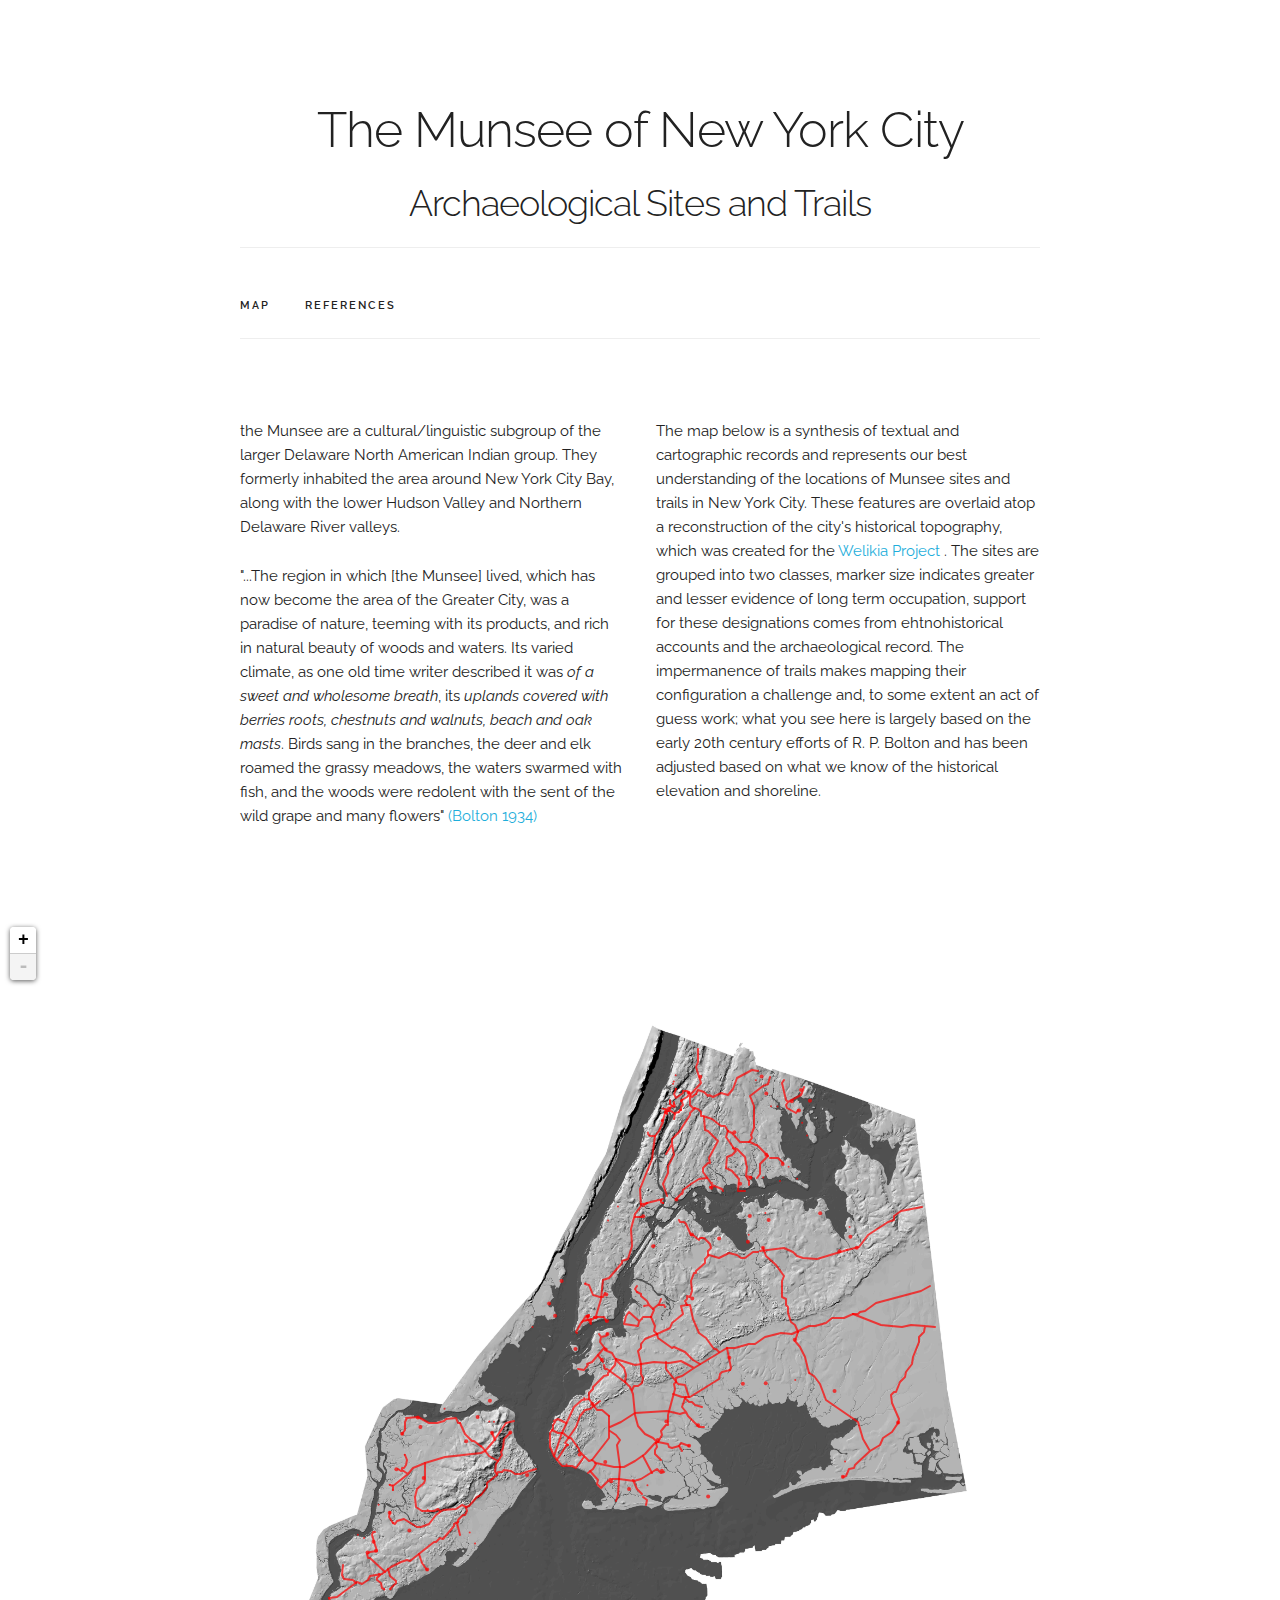
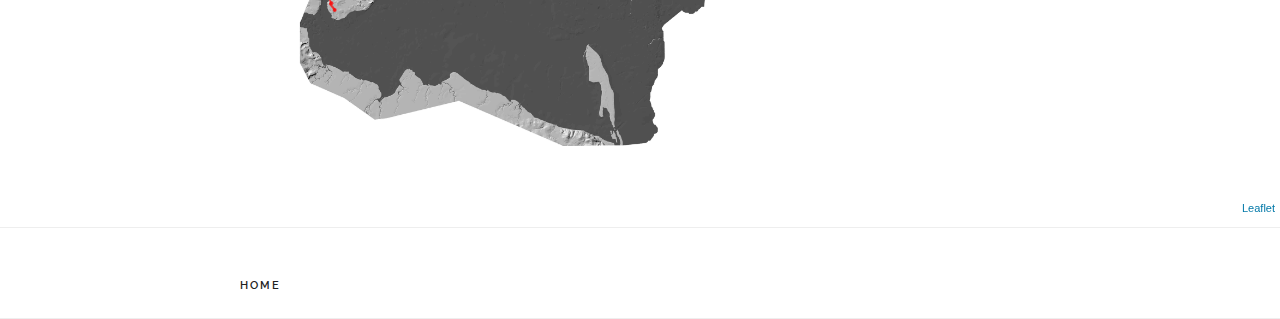
==== index.html @ 89d22044 "add home link below map" ====
<!DOCTYPE html>
<html>
  <head>
    <title>Munsee Site and Trail Map</title>
    <meta charset="utf-8" />
    <!-- For full screen Leaflet maps, add the following meta tag to set parameters in the viewport-->
    <meta name="viewport" content="width=device-width, initial-scale=1.0, maximum-scale=1.0, user-scalable=no" />
    <!-- Including Leaflet CSS -->
    <link type="text/css" rel="stylesheet" href="libraries/leaflet/leaflet.css"/>
    <!-- Including our custom CSS -->
    <link type="text/css" rel="stylesheet" href="css/SimpleFullscreenMap.css"/>
      
    <link href="//fonts.googleapis.com/css?family=Raleway:400,300,600" rel="stylesheet" type="text/css">

    <!-- CSS -->
    <link rel="stylesheet" href="libraries/leaflet/leaflet.css"/>
    <link rel="stylesheet" href="css/normalize.css">
    <link rel="stylesheet" href="css/skeleton.css">
    <link rel="stylesheet" href="css/custom.css">

  </head>

  <body>
  <div class="container">
    <section class="header" style="margin-top: 100px">
      <h1 class="title"> The Munsee of New York City </h1>
      <h3 class="title"> Archaeological Sites and Trails </h3>
    </section>

    <nav class="navbar" style="margin-top: 10px">
      <div class="container">
        <ul class="navbar-list">
          <li class="navbar-item"><a class="navbar-link" href="index.html#map">Map</a></li>
          <li class="navbar-item"><a class="navbar-link" href="references.html">References</a></li>
        </ul>
      </div>
    </nav>

    <div class="row" style="margin-top: 10%">
      <div class="six columns">
      <p>the Munsee are a cultural/linguistic subgroup of the larger Delaware North American Indian group. They formerly inhabited the area around New York City Bay, along with the lower Hudson Valley and Northern Delaware River valleys. </p>

      <p>
      "...The region in which [the Munsee] lived, which has now become the area of the Greater City, was a paradise of nature, teeming with its products, and rich in natural beauty of woods and waters. Its varied climate, as one old time writer described it was <em>of a sweet and wholesome breath</em>, its <em>uplands covered with berries roots, chestnuts and walnuts, beach and oak masts</em>. Birds sang in the branches, the deer and elk roamed the grassy meadows, the waters swarmed with fish, and the woods were redolent with the sent of the wild grape and many flowers" <a href="https://www.zotero.org/groups/welikia/items/itemKey/EQBI36IS" target="_blank"> (Bolton 1934) </a> 
      </p>
      </div>
        
      <div class="six columns">
      The map below is a synthesis of textual and cartographic records and represents our best understanding of the locations of Munsee sites and trails in New York City. These features are overlaid atop a reconstruction of the city's historical topography, which was created for the <a href="http://welikia.org"> Welikia Project </a>. The sites are grouped into two classes, marker size indicates greater and lesser evidence of long term occupation, support for these designations comes from ehtnohistorical accounts and the archaeological record. The impermanence of trails makes mapping their configuration a challenge and, to some extent an act of guess work; what you see here is largely based on the early 20th century efforts of R. P. Bolton and has been adjusted based on what we know of the historical elevation and shoreline.
      </div>
      
    </div>
  </div>
<!--       <div class="u-full-width" id="map"></div> -->
    

  <div class="leaflet-container" id="map" style="margin-top: 5%"></div>
  
  <nav class="navbar" style="margin-top: 10px">
      <div class="container">
          <ul class="navbar-list">
              <li class="navbar-item"><a class="navbar-link" href="index.html">Home</a></li>
          </ul>
      </div>
  </nav>
  </body>
    
  <!-- Including Leaflet Javascript Library -->
  <script type="text/javascript" src="libraries/leaflet/leaflet.js"></script>
  
  <!-- Including jQuery Javascript Library -->
  <script type="text/javascript" src="libraries/jQuery/jquery-1.11.2.min.js"></script>

  <!-- Including our custom Javascript -->  
  <script type="text/javascript" src="js/script.js"></script>
</html>
---- libraries/leaflet/leaflet.css ----
/* required styles */

.leaflet-pane,
.leaflet-tile,
.leaflet-marker-icon,
.leaflet-marker-shadow,
.leaflet-tile-container,
.leaflet-map-pane svg,
.leaflet-map-pane canvas,
.leaflet-zoom-box,
.leaflet-image-layer,
.leaflet-layer {
	position: absolute;
	left: 0;
	top: 0;
	}
.leaflet-container {
	overflow: hidden;
	-ms-touch-action: none;
	touch-action: none;
	}
.leaflet-tile,
.leaflet-marker-icon,
.leaflet-marker-shadow {
	-webkit-user-select: none;
	   -moz-user-select: none;
	        user-select: none;
	  -webkit-user-drag: none;
	}
/* Safari renders non-retina tile on retina better with this, but Chrome is worse */
.leaflet-safari .leaflet-tile {
	image-rendering: -webkit-optimize-contrast;
	}
/* hack that prevents hw layers "stretching" when loading new tiles */
.leaflet-safari .leaflet-tile-container {
	width: 1600px;
	height: 1600px;
	-webkit-transform-origin: 0 0;
	}
.leaflet-marker-icon,
.leaflet-marker-shadow {
	display: block;
	}
/* .leaflet-container svg: reset svg max-width decleration shipped in Joomla! (joomla.org) 3.x */
/* .leaflet-container img: map is broken in FF if you have max-width: 100% on tiles */
.leaflet-container .leaflet-overlay-pane svg,
.leaflet-container .leaflet-marker-pane img,
.leaflet-container .leaflet-tile-pane img,
.leaflet-container img.leaflet-image-layer {
	max-width: none !important;
	}
.leaflet-tile {
	filter: inherit;
	visibility: hidden;
	}
.leaflet-tile-loaded {
	visibility: inherit;
	}
.leaflet-zoom-box {
	width: 0;
	height: 0;
	-moz-box-sizing: border-box;
	     box-sizing: border-box;
	z-index: 800;
	}
/* workaround for https://bugzilla.mozilla.org/show_bug.cgi?id=888319 */
.leaflet-overlay-pane svg {
	-moz-user-select: none;
	}

.leaflet-pane         { z-index: 400; }

.leaflet-tile-pane    { z-index: 200; }
.leaflet-overlay-pane { z-index: 400; }
.leaflet-shadow-pane  { z-index: 500; }
.leaflet-marker-pane  { z-index: 600; }
.leaflet-popup-pane   { z-index: 700; }

.leaflet-map-pane canvas { z-index: 100; }
.leaflet-map-pane svg    { z-index: 200; }

.leaflet-vml-shape {
	width: 1px;
	height: 1px;
	}
.lvml {
	behavior: url(#default#VML);
	display: inline-block;
	position: absolute;
	}


/* control positioning */

.leaflet-control {
	position: relative;
	z-index: 800;
	pointer-events: auto;
	}
.leaflet-top,
.leaflet-bottom {
	position: absolute;
	z-index: 1000;
	pointer-events: none;
	}
.leaflet-top {
	top: 0;
	}
.leaflet-right {
	right: 0;
	}
.leaflet-bottom {
	bottom: 0;
	}
.leaflet-left {
	left: 0;
	}
.leaflet-control {
	float: left;
	clear: both;
	}
.leaflet-right .leaflet-control {
	float: right;
	}
.leaflet-top .leaflet-control {
	margin-top: 10px;
	}
.leaflet-bottom .leaflet-control {
	margin-bottom: 10px;
	}
.leaflet-left .leaflet-control {
	margin-left: 10px;
	}
.leaflet-right .leaflet-control {
	margin-right: 10px;
	}


/* zoom and fade animations */

.leaflet-fade-anim .leaflet-tile {
	will-change: opacity;
	}
.leaflet-fade-anim .leaflet-popup {
	opacity: 0;
	-webkit-transition: opacity 0.2s linear;
	   -moz-transition: opacity 0.2s linear;
	     -o-transition: opacity 0.2s linear;
	        transition: opacity 0.2s linear;
	}
.leaflet-fade-anim .leaflet-map-pane .leaflet-popup {
	opacity: 1;
	}
.leaflet-zoom-animated {
	-webkit-transform-origin: 0 0;
	    -ms-transform-origin: 0 0;
	        transform-origin: 0 0;
	}
.leaflet-zoom-anim .leaflet-zoom-animated {
	will-change: transform;
	}
.leaflet-zoom-anim .leaflet-zoom-animated {
	-webkit-transition: -webkit-transform 0.25s cubic-bezier(0,0,0.25,1);
	   -moz-transition:    -moz-transform 0.25s cubic-bezier(0,0,0.25,1);
	     -o-transition:      -o-transform 0.25s cubic-bezier(0,0,0.25,1);
	        transition:         transform 0.25s cubic-bezier(0,0,0.25,1);
	}
.leaflet-zoom-anim .leaflet-tile,
.leaflet-pan-anim .leaflet-tile {
	-webkit-transition: none;
	   -moz-transition: none;
	     -o-transition: none;
	        transition: none;
	}

.leaflet-zoom-anim .leaflet-zoom-hide {
	visibility: hidden;
	}


/* cursors */

.leaflet-interactive {
	cursor: pointer;
	}
.leaflet-grab {
	cursor: -webkit-grab;
	cursor:    -moz-grab;
	}
.leaflet-crosshair,
.leaflet-crosshair .leaflet-interactive {
	cursor: crosshair;
	}
.leaflet-popup-pane,
.leaflet-control {
	cursor: auto;
	}
.leaflet-dragging .leaflet-grab,
.leaflet-dragging .leaflet-grab .leaflet-interactive,
.leaflet-dragging .leaflet-marker-draggable {
	cursor: move;
	cursor: -webkit-grabbing;
	cursor:    -moz-grabbing;
	}


/* visual tweaks */

.leaflet-container {
	background: #ddd;
	outline: 0;
	}
.leaflet-container a {
	color: #0078A8;
	}
.leaflet-container a.leaflet-active {
	outline: 2px solid orange;
	}
.leaflet-zoom-box {
	border: 2px dotted #38f;
	background: rgba(255,255,255,0.5);
	}


/* general typography */
.leaflet-container {
	font: 12px/1.5 "Helvetica Neue", Arial, Helvetica, sans-serif;
	}


/* general toolbar styles */

.leaflet-bar {
	box-shadow: 0 1px 5px rgba(0,0,0,0.65);
	border-radius: 4px;
	}
.leaflet-bar a,
.leaflet-bar a:hover {
	background-color: #fff;
	border-bottom: 1px solid #ccc;
	width: 26px;
	height: 26px;
	line-height: 26px;
	display: block;
	text-align: center;
	text-decoration: none;
	color: black;
	}
.leaflet-bar a,
.leaflet-control-layers-toggle {
	background-position: 50% 50%;
	background-repeat: no-repeat;
	display: block;
	}
.leaflet-bar a:hover {
	background-color: #f4f4f4;
	}
.leaflet-bar a:first-child {
	border-top-left-radius: 4px;
	border-top-right-radius: 4px;
	}
.leaflet-bar a:last-child {
	border-bottom-left-radius: 4px;
	border-bottom-right-radius: 4px;
	border-bottom: none;
	}
.leaflet-bar a.leaflet-disabled {
	cursor: default;
	background-color: #f4f4f4;
	color: #bbb;
	}

.leaflet-touch .leaflet-bar a {
	width: 30px;
	height: 30px;
	line-height: 30px;
	}


/* zoom control */

.leaflet-control-zoom-in,
.leaflet-control-zoom-out {
	font: bold 18px 'Lucida Console', Monaco, monospace;
	text-indent: 1px;
	}
.leaflet-control-zoom-out {
	font-size: 20px;
	}

.leaflet-touch .leaflet-control-zoom-in {
	font-size: 22px;
	}
.leaflet-touch .leaflet-control-zoom-out {
	font-size: 24px;
	}


/* layers control */

.leaflet-control-layers {
	box-shadow: 0 1px 5px rgba(0,0,0,0.4);
	background: #fff;
	border-radius: 5px;
	}
.leaflet-control-layers-toggle {
	background-image: url(images/layers.png);
	width: 36px;
	height: 36px;
	}
.leaflet-retina .leaflet-control-layers-toggle {
	background-image: url(images/layers-2x.png);
	background-size: 26px 26px;
	}
.leaflet-touch .leaflet-control-layers-toggle {
	width: 44px;
	height: 44px;
	}
.leaflet-control-layers .leaflet-control-layers-list,
.leaflet-control-layers-expanded .leaflet-control-layers-toggle {
	display: none;
	}
.leaflet-control-layers-expanded .leaflet-control-layers-list {
	display: block;
	position: relative;
	}
.leaflet-control-layers-expanded {
	padding: 6px 10px 6px 6px;
	color: #333;
	background: #fff;
	}
.leaflet-control-layers-scrollbar {
	overflow-y: scroll;
	padding-right: 5px;
	}
.leaflet-control-layers-selector {
	margin-top: 2px;
	position: relative;
	top: 1px;
	}
.leaflet-control-layers label {
	display: block;
	}
.leaflet-control-layers-separator {
	height: 0;
	border-top: 1px solid #ddd;
	margin: 5px -10px 5px -6px;
	}


/* attribution and scale controls */

.leaflet-container .leaflet-control-attribution {
	background: #fff;
	background: rgba(255, 255, 255, 0.7);
	margin: 0;
	}
.leaflet-control-attribution,
.leaflet-control-scale-line {
	padding: 0 5px;
	color: #333;
	}
.leaflet-control-attribution a {
	text-decoration: none;
	}
.leaflet-control-attribution a:hover {
	text-decoration: underline;
	}
.leaflet-container .leaflet-control-attribution,
.leaflet-container .leaflet-control-scale {
	font-size: 11px;
	}
.leaflet-left .leaflet-control-scale {
	margin-left: 5px;
	}
.leaflet-bottom .leaflet-control-scale {
	margin-bottom: 5px;
	}
.leaflet-control-scale-line {
	border: 2px solid #777;
	border-top: none;
	line-height: 1.1;
	padding: 2px 5px 1px;
	font-size: 11px;
	white-space: nowrap;
	overflow: hidden;
	-moz-box-sizing: border-box;
	     box-sizing: border-box;

	background: #fff;
	background: rgba(255, 255, 255, 0.5);
	}
.leaflet-control-scale-line:not(:first-child) {
	border-top: 2px solid #777;
	border-bottom: none;
	margin-top: -2px;
	}
.leaflet-control-scale-line:not(:first-child):not(:last-child) {
	border-bottom: 2px solid #777;
	}

.leaflet-touch .leaflet-control-attribution,
.leaflet-touch .leaflet-control-layers,
.leaflet-touch .leaflet-bar {
	box-shadow: none;
	}
.leaflet-touch .leaflet-control-layers,
.leaflet-touch .leaflet-bar {
	border: 2px solid rgba(0,0,0,0.2);
	background-clip: padding-box;
	}


/* popup */

.leaflet-popup {
	position: absolute;
	text-align: center;
	}
.leaflet-popup-content-wrapper {
	padding: 1px;
	text-align: left;
	border-radius: 12px;
	}
.leaflet-popup-content {
	margin: 13px 19px;
	line-height: 1.4;
	}
.leaflet-popup-content p {
	margin: 18px 0;
	}
.leaflet-popup-tip-container {
	margin: 0 auto;
	width: 40px;
	height: 20px;
	position: relative;
	overflow: hidden;
	}
.leaflet-popup-tip {
	width: 17px;
	height: 17px;
	padding: 1px;

	margin: -10px auto 0;

	-webkit-transform: rotate(45deg);
	   -moz-transform: rotate(45deg);
	    -ms-transform: rotate(45deg);
	     -o-transform: rotate(45deg);
	        transform: rotate(45deg);
	}
.leaflet-popup-content-wrapper,
.leaflet-popup-tip {
	background: white;
	color: #333;
	box-shadow: 0 3px 14px rgba(0,0,0,0.4);
	}
.leaflet-container a.leaflet-popup-close-button {
	position: absolute;
	top: 0;
	right: 0;
	padding: 4px 4px 0 0;
	border: none;
	text-align: center;
	width: 18px;
	height: 14px;
	font: 16px/14px Tahoma, Verdana, sans-serif;
	color: #c3c3c3;
	text-decoration: none;
	font-weight: bold;
	background: transparent;
	}
.leaflet-container a.leaflet-popup-close-button:hover {
	color: #999;
	}
.leaflet-popup-scrolled {
	overflow: auto;
	border-bottom: 1px solid #ddd;
	border-top: 1px solid #ddd;
	}

.leaflet-oldie .leaflet-popup-content-wrapper {
	zoom: 1;
	}
.leaflet-oldie .leaflet-popup-tip {
	width: 24px;
	margin: 0 auto;

	-ms-filter: "progid:DXImageTransform.Microsoft.Matrix(M11=0.70710678, M12=0.70710678, M21=-0.70710678, M22=0.70710678)";
	filter: progid:DXImageTransform.Microsoft.Matrix(M11=0.70710678, M12=0.70710678, M21=-0.70710678, M22=0.70710678);
	}
.leaflet-oldie .leaflet-popup-tip-container {
	margin-top: -1px;
	}

.leaflet-oldie .leaflet-control-zoom,
.leaflet-oldie .leaflet-control-layers,
.leaflet-oldie .leaflet-popup-content-wrapper,
.leaflet-oldie .leaflet-popup-tip {
	border: 1px solid #999;
	}


/* div icon */

.leaflet-div-icon {
	background: #fff;
	border: 1px solid #666;
	}
---- css/SimpleFullscreenMap.css ----
body {
    padding: 0;
    margin: 0;
}
html, body, #map {
    height: 100%;
}
---- libraries/leaflet/leaflet.css ----
/* required styles */

.leaflet-pane,
.leaflet-tile,
.leaflet-marker-icon,
.leaflet-marker-shadow,
.leaflet-tile-container,
.leaflet-map-pane svg,
.leaflet-map-pane canvas,
.leaflet-zoom-box,
.leaflet-image-layer,
.leaflet-layer {
	position: absolute;
	left: 0;
	top: 0;
	}
.leaflet-container {
	overflow: hidden;
	-ms-touch-action: none;
	touch-action: none;
	}
.leaflet-tile,
.leaflet-marker-icon,
.leaflet-marker-shadow {
	-webkit-user-select: none;
	   -moz-user-select: none;
	        user-select: none;
	  -webkit-user-drag: none;
	}
/* Safari renders non-retina tile on retina better with this, but Chrome is worse */
.leaflet-safari .leaflet-tile {
	image-rendering: -webkit-optimize-contrast;
	}
/* hack that prevents hw layers "stretching" when loading new tiles */
.leaflet-safari .leaflet-tile-container {
	width: 1600px;
	height: 1600px;
	-webkit-transform-origin: 0 0;
	}
.leaflet-marker-icon,
.leaflet-marker-shadow {
	display: block;
	}
/* .leaflet-container svg: reset svg max-width decleration shipped in Joomla! (joomla.org) 3.x */
/* .leaflet-container img: map is broken in FF if you have max-width: 100% on tiles */
.leaflet-container .leaflet-overlay-pane svg,
.leaflet-container .leaflet-marker-pane img,
.leaflet-container .leaflet-tile-pane img,
.leaflet-container img.leaflet-image-layer {
	max-width: none !important;
	}
.leaflet-tile {
	filter: inherit;
	visibility: hidden;
	}
.leaflet-tile-loaded {
	visibility: inherit;
	}
.leaflet-zoom-box {
	width: 0;
	height: 0;
	-moz-box-sizing: border-box;
	     box-sizing: border-box;
	z-index: 800;
	}
/* workaround for https://bugzilla.mozilla.org/show_bug.cgi?id=888319 */
.leaflet-overlay-pane svg {
	-moz-user-select: none;
	}

.leaflet-pane         { z-index: 400; }

.leaflet-tile-pane    { z-index: 200; }
.leaflet-overlay-pane { z-index: 400; }
.leaflet-shadow-pane  { z-index: 500; }
.leaflet-marker-pane  { z-index: 600; }
.leaflet-popup-pane   { z-index: 700; }

.leaflet-map-pane canvas { z-index: 100; }
.leaflet-map-pane svg    { z-index: 200; }

.leaflet-vml-shape {
	width: 1px;
	height: 1px;
	}
.lvml {
	behavior: url(#default#VML);
	display: inline-block;
	position: absolute;
	}


/* control positioning */

.leaflet-control {
	position: relative;
	z-index: 800;
	pointer-events: auto;
	}
.leaflet-top,
.leaflet-bottom {
	position: absolute;
	z-index: 1000;
	pointer-events: none;
	}
.leaflet-top {
	top: 0;
	}
.leaflet-right {
	right: 0;
	}
.leaflet-bottom {
	bottom: 0;
	}
.leaflet-left {
	left: 0;
	}
.leaflet-control {
	float: left;
	clear: both;
	}
.leaflet-right .leaflet-control {
	float: right;
	}
.leaflet-top .leaflet-control {
	margin-top: 10px;
	}
.leaflet-bottom .leaflet-control {
	margin-bottom: 10px;
	}
.leaflet-left .leaflet-control {
	margin-left: 10px;
	}
.leaflet-right .leaflet-control {
	margin-right: 10px;
	}


/* zoom and fade animations */

.leaflet-fade-anim .leaflet-tile {
	will-change: opacity;
	}
.leaflet-fade-anim .leaflet-popup {
	opacity: 0;
	-webkit-transition: opacity 0.2s linear;
	   -moz-transition: opacity 0.2s linear;
	     -o-transition: opacity 0.2s linear;
	        transition: opacity 0.2s linear;
	}
.leaflet-fade-anim .leaflet-map-pane .leaflet-popup {
	opacity: 1;
	}
.leaflet-zoom-animated {
	-webkit-transform-origin: 0 0;
	    -ms-transform-origin: 0 0;
	        transform-origin: 0 0;
	}
.leaflet-zoom-anim .leaflet-zoom-animated {
	will-change: transform;
	}
.leaflet-zoom-anim .leaflet-zoom-animated {
	-webkit-transition: -webkit-transform 0.25s cubic-bezier(0,0,0.25,1);
	   -moz-transition:    -moz-transform 0.25s cubic-bezier(0,0,0.25,1);
	     -o-transition:      -o-transform 0.25s cubic-bezier(0,0,0.25,1);
	        transition:         transform 0.25s cubic-bezier(0,0,0.25,1);
	}
.leaflet-zoom-anim .leaflet-tile,
.leaflet-pan-anim .leaflet-tile {
	-webkit-transition: none;
	   -moz-transition: none;
	     -o-transition: none;
	        transition: none;
	}

.leaflet-zoom-anim .leaflet-zoom-hide {
	visibility: hidden;
	}


/* cursors */

.leaflet-interactive {
	cursor: pointer;
	}
.leaflet-grab {
	cursor: -webkit-grab;
	cursor:    -moz-grab;
	}
.leaflet-crosshair,
.leaflet-crosshair .leaflet-interactive {
	cursor: crosshair;
	}
.leaflet-popup-pane,
.leaflet-control {
	cursor: auto;
	}
.leaflet-dragging .leaflet-grab,
.leaflet-dragging .leaflet-grab .leaflet-interactive,
.leaflet-dragging .leaflet-marker-draggable {
	cursor: move;
	cursor: -webkit-grabbing;
	cursor:    -moz-grabbing;
	}


/* visual tweaks */

.leaflet-container {
	background: #ddd;
	outline: 0;
	}
.leaflet-container a {
	color: #0078A8;
	}
.leaflet-container a.leaflet-active {
	outline: 2px solid orange;
	}
.leaflet-zoom-box {
	border: 2px dotted #38f;
	background: rgba(255,255,255,0.5);
	}


/* general typography */
.leaflet-container {
	font: 12px/1.5 "Helvetica Neue", Arial, Helvetica, sans-serif;
	}


/* general toolbar styles */

.leaflet-bar {
	box-shadow: 0 1px 5px rgba(0,0,0,0.65);
	border-radius: 4px;
	}
.leaflet-bar a,
.leaflet-bar a:hover {
	background-color: #fff;
	border-bottom: 1px solid #ccc;
	width: 26px;
	height: 26px;
	line-height: 26px;
	display: block;
	text-align: center;
	text-decoration: none;
	color: black;
	}
.leaflet-bar a,
.leaflet-control-layers-toggle {
	background-position: 50% 50%;
	background-repeat: no-repeat;
	display: block;
	}
.leaflet-bar a:hover {
	background-color: #f4f4f4;
	}
.leaflet-bar a:first-child {
	border-top-left-radius: 4px;
	border-top-right-radius: 4px;
	}
.leaflet-bar a:last-child {
	border-bottom-left-radius: 4px;
	border-bottom-right-radius: 4px;
	border-bottom: none;
	}
.leaflet-bar a.leaflet-disabled {
	cursor: default;
	background-color: #f4f4f4;
	color: #bbb;
	}

.leaflet-touch .leaflet-bar a {
	width: 30px;
	height: 30px;
	line-height: 30px;
	}


/* zoom control */

.leaflet-control-zoom-in,
.leaflet-control-zoom-out {
	font: bold 18px 'Lucida Console', Monaco, monospace;
	text-indent: 1px;
	}
.leaflet-control-zoom-out {
	font-size: 20px;
	}

.leaflet-touch .leaflet-control-zoom-in {
	font-size: 22px;
	}
.leaflet-touch .leaflet-control-zoom-out {
	font-size: 24px;
	}


/* layers control */

.leaflet-control-layers {
	box-shadow: 0 1px 5px rgba(0,0,0,0.4);
	background: #fff;
	border-radius: 5px;
	}
.leaflet-control-layers-toggle {
	background-image: url(images/layers.png);
	width: 36px;
	height: 36px;
	}
.leaflet-retina .leaflet-control-layers-toggle {
	background-image: url(images/layers-2x.png);
	background-size: 26px 26px;
	}
.leaflet-touch .leaflet-control-layers-toggle {
	width: 44px;
	height: 44px;
	}
.leaflet-control-layers .leaflet-control-layers-list,
.leaflet-control-layers-expanded .leaflet-control-layers-toggle {
	display: none;
	}
.leaflet-control-layers-expanded .leaflet-control-layers-list {
	display: block;
	position: relative;
	}
.leaflet-control-layers-expanded {
	padding: 6px 10px 6px 6px;
	color: #333;
	background: #fff;
	}
.leaflet-control-layers-scrollbar {
	overflow-y: scroll;
	padding-right: 5px;
	}
.leaflet-control-layers-selector {
	margin-top: 2px;
	position: relative;
	top: 1px;
	}
.leaflet-control-layers label {
	display: block;
	}
.leaflet-control-layers-separator {
	height: 0;
	border-top: 1px solid #ddd;
	margin: 5px -10px 5px -6px;
	}


/* attribution and scale controls */

.leaflet-container .leaflet-control-attribution {
	background: #fff;
	background: rgba(255, 255, 255, 0.7);
	margin: 0;
	}
.leaflet-control-attribution,
.leaflet-control-scale-line {
	padding: 0 5px;
	color: #333;
	}
.leaflet-control-attribution a {
	text-decoration: none;
	}
.leaflet-control-attribution a:hover {
	text-decoration: underline;
	}
.leaflet-container .leaflet-control-attribution,
.leaflet-container .leaflet-control-scale {
	font-size: 11px;
	}
.leaflet-left .leaflet-control-scale {
	margin-left: 5px;
	}
.leaflet-bottom .leaflet-control-scale {
	margin-bottom: 5px;
	}
.leaflet-control-scale-line {
	border: 2px solid #777;
	border-top: none;
	line-height: 1.1;
	padding: 2px 5px 1px;
	font-size: 11px;
	white-space: nowrap;
	overflow: hidden;
	-moz-box-sizing: border-box;
	     box-sizing: border-box;

	background: #fff;
	background: rgba(255, 255, 255, 0.5);
	}
.leaflet-control-scale-line:not(:first-child) {
	border-top: 2px solid #777;
	border-bottom: none;
	margin-top: -2px;
	}
.leaflet-control-scale-line:not(:first-child):not(:last-child) {
	border-bottom: 2px solid #777;
	}

.leaflet-touch .leaflet-control-attribution,
.leaflet-touch .leaflet-control-layers,
.leaflet-touch .leaflet-bar {
	box-shadow: none;
	}
.leaflet-touch .leaflet-control-layers,
.leaflet-touch .leaflet-bar {
	border: 2px solid rgba(0,0,0,0.2);
	background-clip: padding-box;
	}


/* popup */

.leaflet-popup {
	position: absolute;
	text-align: center;
	}
.leaflet-popup-content-wrapper {
	padding: 1px;
	text-align: left;
	border-radius: 12px;
	}
.leaflet-popup-content {
	margin: 13px 19px;
	line-height: 1.4;
	}
.leaflet-popup-content p {
	margin: 18px 0;
	}
.leaflet-popup-tip-container {
	margin: 0 auto;
	width: 40px;
	height: 20px;
	position: relative;
	overflow: hidden;
	}
.leaflet-popup-tip {
	width: 17px;
	height: 17px;
	padding: 1px;

	margin: -10px auto 0;

	-webkit-transform: rotate(45deg);
	   -moz-transform: rotate(45deg);
	    -ms-transform: rotate(45deg);
	     -o-transform: rotate(45deg);
	        transform: rotate(45deg);
	}
.leaflet-popup-content-wrapper,
.leaflet-popup-tip {
	background: white;
	color: #333;
	box-shadow: 0 3px 14px rgba(0,0,0,0.4);
	}
.leaflet-container a.leaflet-popup-close-button {
	position: absolute;
	top: 0;
	right: 0;
	padding: 4px 4px 0 0;
	border: none;
	text-align: center;
	width: 18px;
	height: 14px;
	font: 16px/14px Tahoma, Verdana, sans-serif;
	color: #c3c3c3;
	text-decoration: none;
	font-weight: bold;
	background: transparent;
	}
.leaflet-container a.leaflet-popup-close-button:hover {
	color: #999;
	}
.leaflet-popup-scrolled {
	overflow: auto;
	border-bottom: 1px solid #ddd;
	border-top: 1px solid #ddd;
	}

.leaflet-oldie .leaflet-popup-content-wrapper {
	zoom: 1;
	}
.leaflet-oldie .leaflet-popup-tip {
	width: 24px;
	margin: 0 auto;

	-ms-filter: "progid:DXImageTransform.Microsoft.Matrix(M11=0.70710678, M12=0.70710678, M21=-0.70710678, M22=0.70710678)";
	filter: progid:DXImageTransform.Microsoft.Matrix(M11=0.70710678, M12=0.70710678, M21=-0.70710678, M22=0.70710678);
	}
.leaflet-oldie .leaflet-popup-tip-container {
	margin-top: -1px;
	}

.leaflet-oldie .leaflet-control-zoom,
.leaflet-oldie .leaflet-control-layers,
.leaflet-oldie .leaflet-popup-content-wrapper,
.leaflet-oldie .leaflet-popup-tip {
	border: 1px solid #999;
	}


/* div icon */

.leaflet-div-icon {
	background: #fff;
	border: 1px solid #666;
	}
---- css/skeleton.css ----
/*
* Skeleton V2.0.4
* Copyright 2014, Dave Gamache
* www.getskeleton.com
* Free to use under the MIT license.
* http://www.opensource.org/licenses/mit-license.php
* 12/29/2014
*/


/* Table of contents
––––––––––––––––––––––––––––––––––––––––––––––––––
- Grid
- Base Styles
- Typography
- Links
- Buttons
- Forms
- Lists
- Code
- Tables
- Spacing
- Utilities
- Clearing
- Media Queries
*/


/* Grid
–––––––––––––––––––––––––––––––––––––––––––––––––– */
.container {
  position: relative;
  width: 100%;
  max-width: 960px;
  margin: 0 auto;
  padding: 0 20px;
  box-sizing: border-box; }
.column,
.columns {
  width: 100%;
  float: left;
  box-sizing: border-box; }

/* For devices larger than 400px */
@media (min-width: 400px) {
  .container {
    width: 85%;
    padding: 0; }
}

/* For devices larger than 550px */
@media (min-width: 550px) {
  .container {
    width: 80%; }
  .column,
  .columns {
    margin-left: 4%; }
  .column:first-child,
  .columns:first-child {
    margin-left: 0; }

  .one.column,
  .one.columns                    { width: 4.66666666667%; }
  .two.columns                    { width: 13.3333333333%; }
  .three.columns                  { width: 22%;            }
  .four.columns                   { width: 30.6666666667%; }
  .five.columns                   { width: 39.3333333333%; }
  .six.columns                    { width: 48%;            }
  .seven.columns                  { width: 56.6666666667%; }
  .eight.columns                  { width: 65.3333333333%; }
  .nine.columns                   { width: 74.0%;          }
  .ten.columns                    { width: 82.6666666667%; }
  .eleven.columns                 { width: 91.3333333333%; }
  .twelve.columns                 { width: 100%; margin-left: 0; }

  .one-third.column               { width: 30.6666666667%; }
  .two-thirds.column              { width: 65.3333333333%; }

  .one-half.column                { width: 48%; }

  /* Offsets */
  .offset-by-one.column,
  .offset-by-one.columns          { margin-left: 8.66666666667%; }
  .offset-by-two.column,
  .offset-by-two.columns          { margin-left: 17.3333333333%; }
  .offset-by-three.column,
  .offset-by-three.columns        { margin-left: 26%;            }
  .offset-by-four.column,
  .offset-by-four.columns         { margin-left: 34.6666666667%; }
  .offset-by-five.column,
  .offset-by-five.columns         { margin-left: 43.3333333333%; }
  .offset-by-six.column,
  .offset-by-six.columns          { margin-left: 52%;            }
  .offset-by-seven.column,
  .offset-by-seven.columns        { margin-left: 60.6666666667%; }
  .offset-by-eight.column,
  .offset-by-eight.columns        { margin-left: 69.3333333333%; }
  .offset-by-nine.column,
  .offset-by-nine.columns         { margin-left: 78.0%;          }
  .offset-by-ten.column,
  .offset-by-ten.columns          { margin-left: 86.6666666667%; }
  .offset-by-eleven.column,
  .offset-by-eleven.columns       { margin-left: 95.3333333333%; }

  .offset-by-one-third.column,
  .offset-by-one-third.columns    { margin-left: 34.6666666667%; }
  .offset-by-two-thirds.column,
  .offset-by-two-thirds.columns   { margin-left: 69.3333333333%; }

  .offset-by-one-half.column,
  .offset-by-one-half.columns     { margin-left: 52%; }

}


/* Base Styles
–––––––––––––––––––––––––––––––––––––––––––––––––– */
/* NOTE
html is set to 62.5% so that all the REM measurements throughout Skeleton
are based on 10px sizing. So basically 1.5rem = 15px :) */
html {
  font-size: 62.5%; }
body {
  font-size: 1.5em; /* currently ems cause chrome bug misinterpreting rems on body element */
  line-height: 1.6;
  font-weight: 400;
  font-family: "Raleway", "HelveticaNeue", "Helvetica Neue", Helvetica, Arial, sans-serif;
  color: #222; }


/* Typography
–––––––––––––––––––––––––––––––––––––––––––––––––– */
h1, h2, h3, h4, h5, h6 {
  margin-top: 0;
  margin-bottom: 2rem;
  font-weight: 300; }
h1 { font-size: 4.0rem; line-height: 1.2;  letter-spacing: -.1rem;}
h2 { font-size: 3.6rem; line-height: 1.25; letter-spacing: -.1rem; }
h3 { font-size: 3.0rem; line-height: 1.3;  letter-spacing: -.1rem; }
h4 { font-size: 2.4rem; line-height: 1.35; letter-spacing: -.08rem; }
h5 { font-size: 1.8rem; line-height: 1.5;  letter-spacing: -.05rem; }
h6 { font-size: 1.5rem; line-height: 1.6;  letter-spacing: 0; }

/* Larger than phablet */
@media (min-width: 550px) {
  h1 { font-size: 5.0rem; }
  h2 { font-size: 4.2rem; }
  h3 { font-size: 3.6rem; }
  h4 { font-size: 3.0rem; }
  h5 { font-size: 2.4rem; }
  h6 { font-size: 1.5rem; }
}

p {
  margin-top: 0; }


/* Links
–––––––––––––––––––––––––––––––––––––––––––––––––– */
a {
  color: #1EAEDB; }
a:hover {
  color: #0FA0CE; }


/* Buttons
–––––––––––––––––––––––––––––––––––––––––––––––––– */
.button,
button,
input[type="submit"],
input[type="reset"],
input[type="button"] {
  display: inline-block;
  height: 38px;
  padding: 0 30px;
  color: #555;
  text-align: center;
  font-size: 11px;
  font-weight: 600;
  line-height: 38px;
  letter-spacing: .1rem;
  text-transform: uppercase;
  text-decoration: none;
  white-space: nowrap;
  background-color: transparent;
  border-radius: 4px;
  border: 1px solid #bbb;
  cursor: pointer;
  box-sizing: border-box; }
.button:hover,
button:hover,
input[type="submit"]:hover,
input[type="reset"]:hover,
input[type="button"]:hover,
.button:focus,
button:focus,
input[type="submit"]:focus,
input[type="reset"]:focus,
input[type="button"]:focus {
  color: #333;
  border-color: #888;
  outline: 0; }
.button.button-primary,
button.button-primary,
input[type="submit"].button-primary,
input[type="reset"].button-primary,
input[type="button"].button-primary {
  color: #FFF;
  background-color: #33C3F0;
  border-color: #33C3F0; }
.button.button-primary:hover,
button.button-primary:hover,
input[type="submit"].button-primary:hover,
input[type="reset"].button-primary:hover,
input[type="button"].button-primary:hover,
.button.button-primary:focus,
button.button-primary:focus,
input[type="submit"].button-primary:focus,
input[type="reset"].button-primary:focus,
input[type="button"].button-primary:focus {
  color: #FFF;
  background-color: #1EAEDB;
  border-color: #1EAEDB; }


/* Forms
–––––––––––––––––––––––––––––––––––––––––––––––––– */
input[type="email"],
input[type="number"],
input[type="search"],
input[type="text"],
input[type="tel"],
input[type="url"],
input[type="password"],
textarea,
select {
  height: 38px;
  padding: 6px 10px; /* The 6px vertically centers text on FF, ignored by Webkit */
  background-color: #fff;
  border: 1px solid #D1D1D1;
  border-radius: 4px;
  box-shadow: none;
  box-sizing: border-box; }
/* Removes awkward default styles on some inputs for iOS */
input[type="email"],
input[type="number"],
input[type="search"],
input[type="text"],
input[type="tel"],
input[type="url"],
input[type="password"],
textarea {
  -webkit-appearance: none;
     -moz-appearance: none;
          appearance: none; }
textarea {
  min-height: 65px;
  padding-top: 6px;
  padding-bottom: 6px; }
input[type="email"]:focus,
input[type="number"]:focus,
input[type="search"]:focus,
input[type="text"]:focus,
input[type="tel"]:focus,
input[type="url"]:focus,
input[type="password"]:focus,
textarea:focus,
select:focus {
  border: 1px solid #33C3F0;
  outline: 0; }
label,
legend {
  display: block;
  margin-bottom: .5rem;
  font-weight: 600; }
fieldset {
  padding: 0;
  border-width: 0; }
input[type="checkbox"],
input[type="radio"] {
  display: inline; }
label > .label-body {
  display: inline-block;
  margin-left: .5rem;
  font-weight: normal; }


/* Lists
–––––––––––––––––––––––––––––––––––––––––––––––––– */
ul {
  list-style: circle inside; }
ol {
  list-style: decimal inside; }
ol, ul {
  padding-left: 0;
  margin-top: 0; }
ul ul,
ul ol,
ol ol,
ol ul {
  margin: 1.5rem 0 1.5rem 3rem;
  font-size: 90%; }
li {
  margin-bottom: 1rem; }


/* Code
–––––––––––––––––––––––––––––––––––––––––––––––––– */
code {
  padding: .2rem .5rem;
  margin: 0 .2rem;
  font-size: 90%;
  white-space: nowrap;
  background: #F1F1F1;
  border: 1px solid #E1E1E1;
  border-radius: 4px; }
pre > code {
  display: block;
  padding: 1rem 1.5rem;
  white-space: pre; }


/* Tables
–––––––––––––––––––––––––––––––––––––––––––––––––– */
th,
td {
  padding: 12px 15px;
  text-align: left;
  border-bottom: 1px solid #E1E1E1; }
th:first-child,
td:first-child {
  padding-left: 0; }
th:last-child,
td:last-child {
  padding-right: 0; }


/* Spacing
–––––––––––––––––––––––––––––––––––––––––––––––––– */
button,
.button {
  margin-bottom: 1rem; }
input,
textarea,
select,
fieldset {
  margin-bottom: 1.5rem; }
pre,
blockquote,
dl,
figure,
table,
p,
ul,
ol,
form {
  margin-bottom: 2.5rem; }


/* Utilities
–––––––––––––––––––––––––––––––––––––––––––––––––– */
.u-full-width {
  width: 100%;
  box-sizing: border-box; }
.u-max-full-width {
  max-width: 100%;
  box-sizing: border-box; }
.u-pull-right {
  float: right; }
.u-pull-left {
  float: left; }


/* Misc
–––––––––––––––––––––––––––––––––––––––––––––––––– */
hr {
  margin-top: 3rem;
  margin-bottom: 3.5rem;
  border-width: 0;
  border-top: 1px solid #E1E1E1; }


/* Clearing
–––––––––––––––––––––––––––––––––––––––––––––––––– */

/* Self Clearing Goodness */
.container:after,
.row:after,
.u-cf {
  content: "";
  display: table;
  clear: both; }


/* Media Queries
–––––––––––––––––––––––––––––––––––––––––––––––––– */
/*
Note: The best way to structure the use of media queries is to create the queries
near the relevant code. For example, if you wanted to change the styles for buttons
on small devices, paste the mobile query code up in the buttons section and style it
there.
*/


/* Larger than mobile */
@media (min-width: 400px) {}

/* Larger than phablet (also point when grid becomes active) */
@media (min-width: 550px) {}

/* Larger than tablet */
@media (min-width: 750px) {}

/* Larger than desktop */
@media (min-width: 1000px) {}

/* Larger than Desktop HD */
@media (min-width: 1200px) {}
---- css/custom.css ----
/*custom css*/


a {
    text-decoration: none;
}

.container {
    width: 100%;
    max-width: 800px;
}

.header {
    text-align: center;
}

.leaflet-container {
	background-color: white;
}

.leaflet-container img.leaflet-image-layer {
    max-width: none !important;
    }

}
.navbar {
    display: none;
}

.navbar, .navbar-spacer {
    display: block;
    width: 100%;
    height: 6.5 rem;
    background: #fff;
    z-index: 99;
    border-top: 1px solid #eee;
    border-bottom: 1px solid #eee;
}

.navbar-item {
    position: relative;
    float: left;
    margin-bottom: 0;
}

.navbar-list {
    list-style: none;
}

.navbar-link {
    text-transform: uppercase;
    font-size: 11px;
    font-weight: 600;
    letter-spacing: .2rem;
    margin-right: 35px;
    text-decoration: none;
    line-height: 6.5rem;
    color: #222;

#map {
	width: 100%;
}

/*body {
    padding: 0;
    margin: 0;
}
html, body, #map {
    height: 100%;
}*/
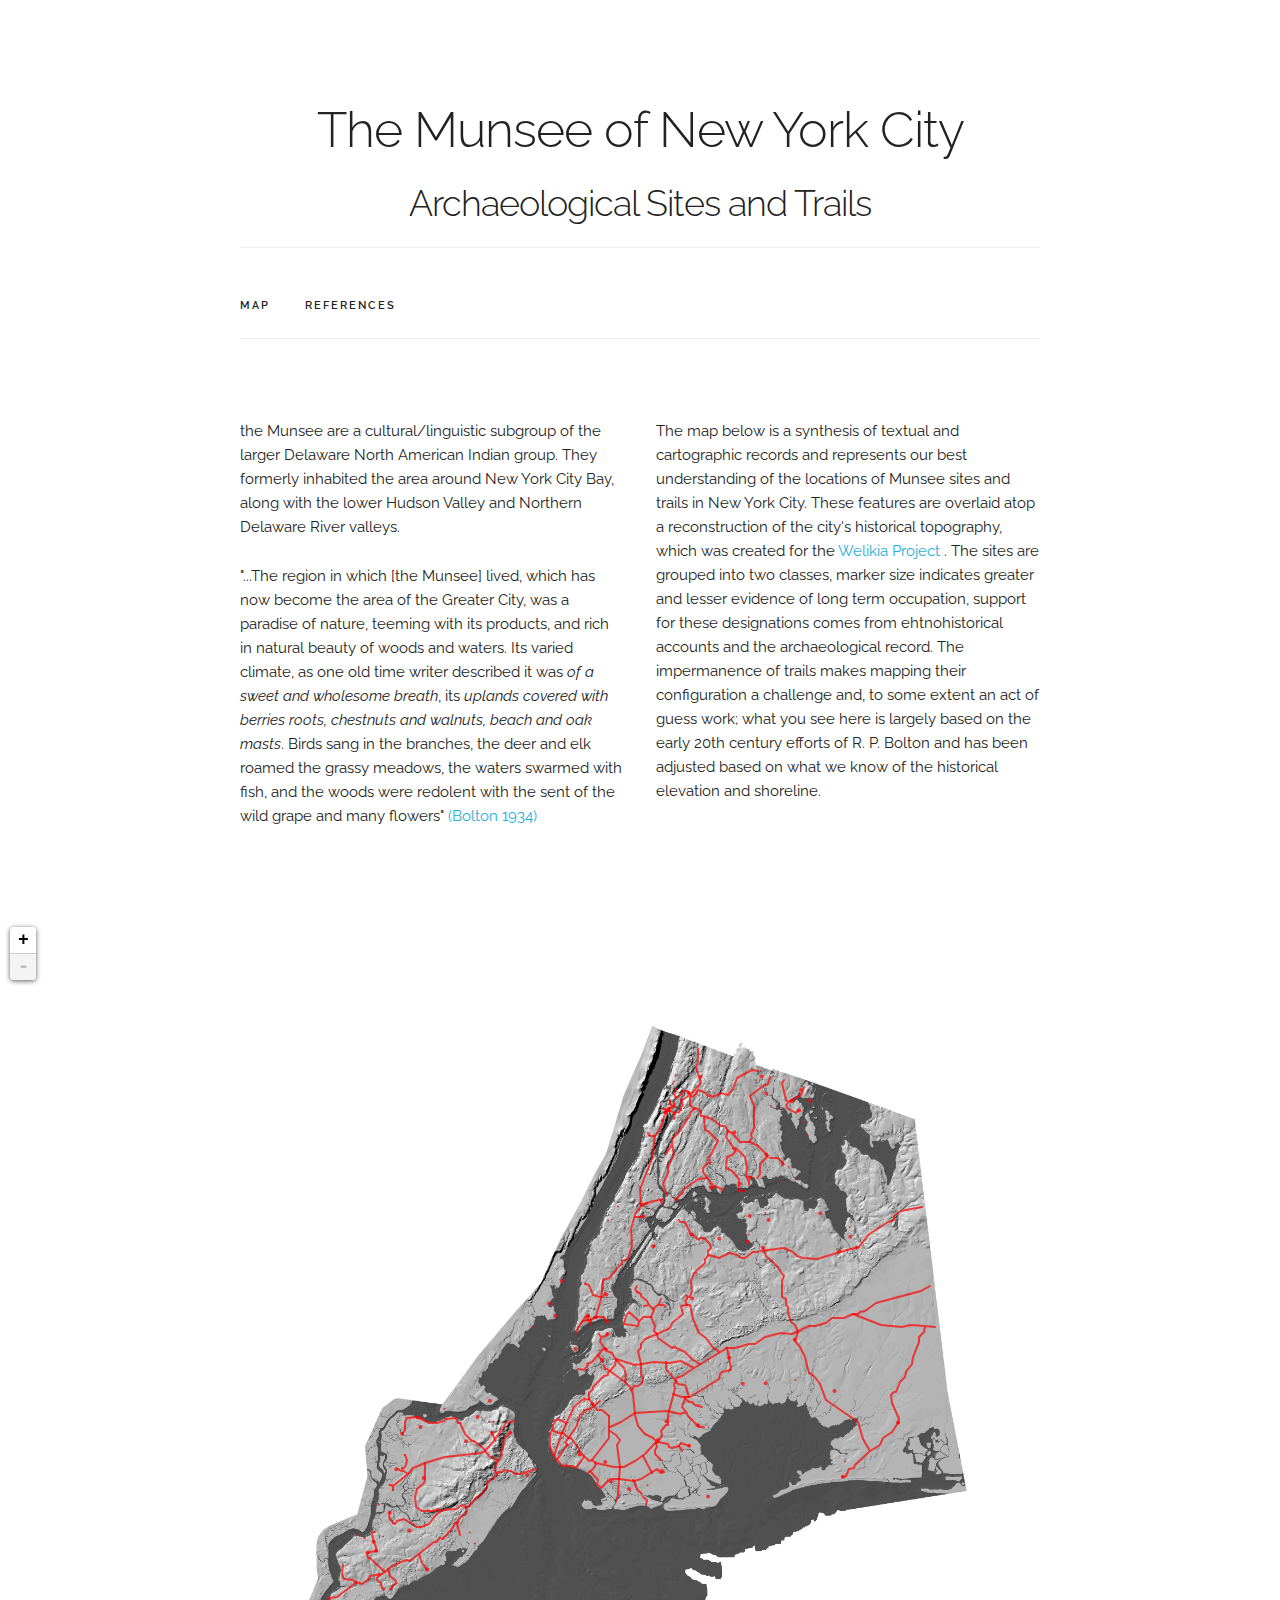
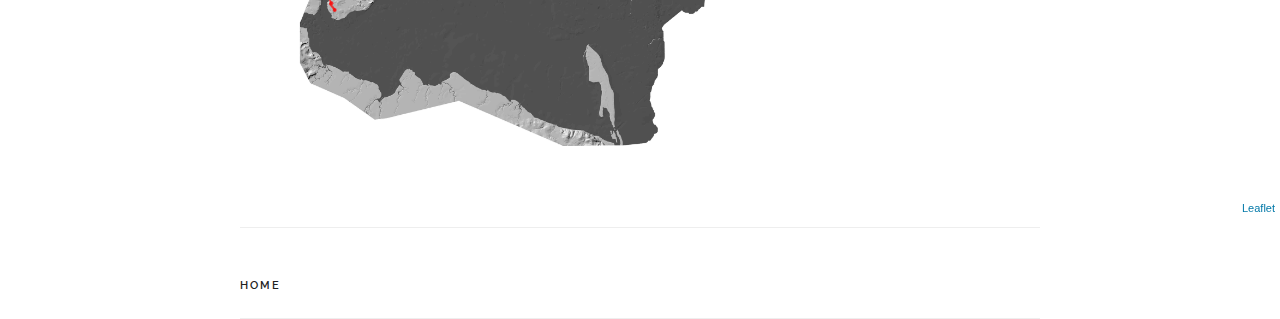
==== commit ffd3942d: "Update index.html" ====
--- a/index.html
+++ b/index.html
@@ -55,14 +55,15 @@
     
 
   <div class="leaflet-container" id="map" style="margin-top: 5%"></div>
-  
-  <nav class="navbar" style="margin-top: 10px">
-      <div class="container">
-          <ul class="navbar-list">
-              <li class="navbar-item"><a class="navbar-link" href="index.html">Home</a></li>
-          </ul>
-      </div>
-  </nav>
+    <div class="container">
+      <nav class="navbar" style="margin-top: 10px">
+          <div class="container">
+              <ul class="navbar-list">
+                  <li class="navbar-item"><a class="navbar-link" href="index.html">Home</a></li>
+              </ul>
+          </div>
+      </nav>
+    </div>
   </body>
     
   <!-- Including Leaflet Javascript Library -->
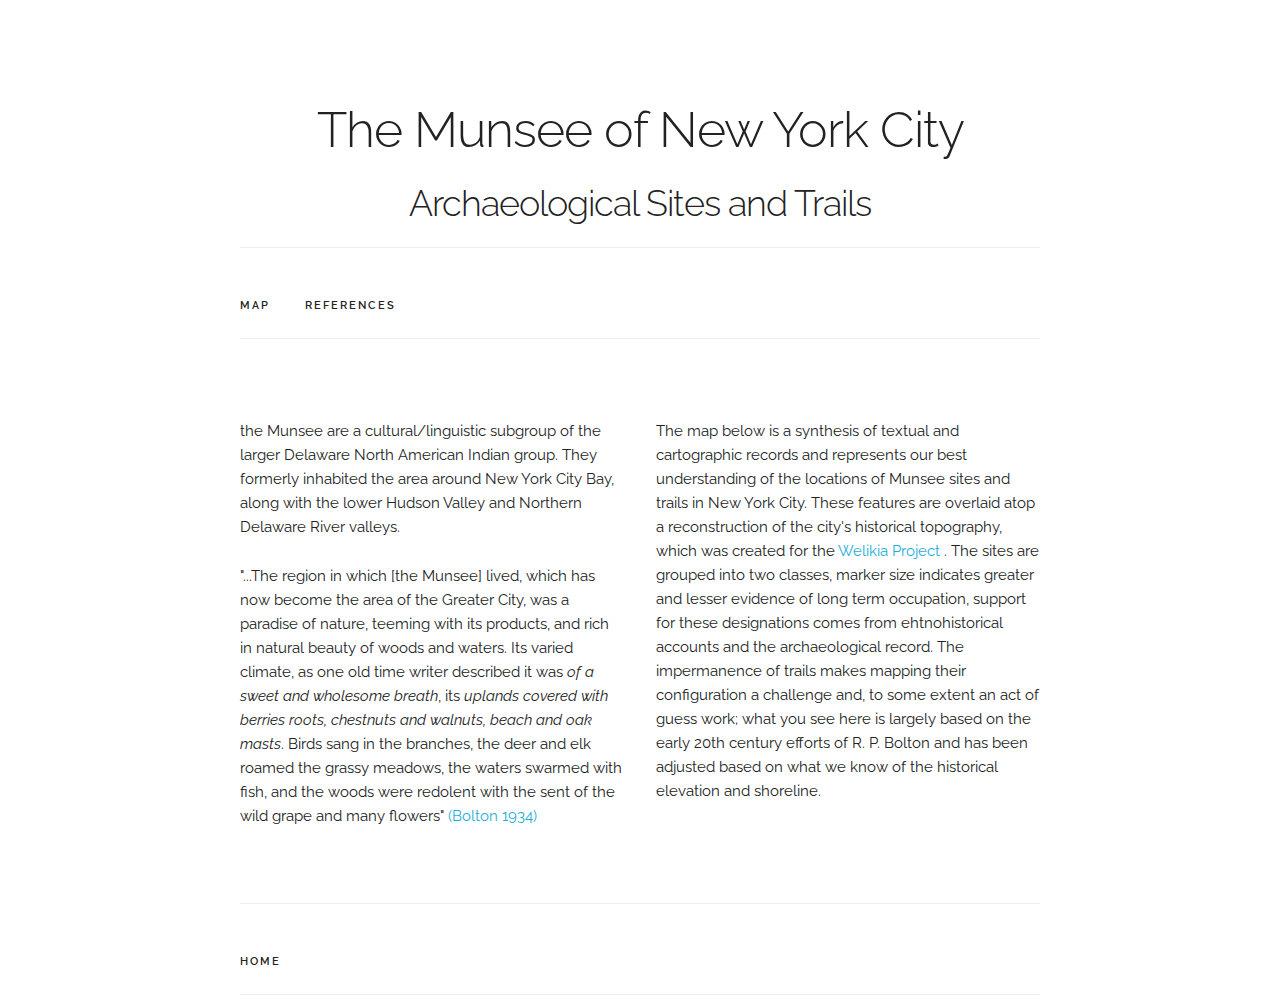
==== commit 02027aad: "Update index.html" ====
--- a/index.html
+++ b/index.html
@@ -53,8 +53,10 @@
   </div>
 <!--       <div class="u-full-width" id="map"></div> -->
     
-
-  <div class="leaflet-container" id="map" style="margin-top: 5%"></div>
+    <div class="container">
+      <div class="leaflet-container" id="map" style="margin-top: 5%"></div>
+    </div>
+    
     <div class="container">
       <nav class="navbar" style="margin-top: 10px">
           <div class="container">
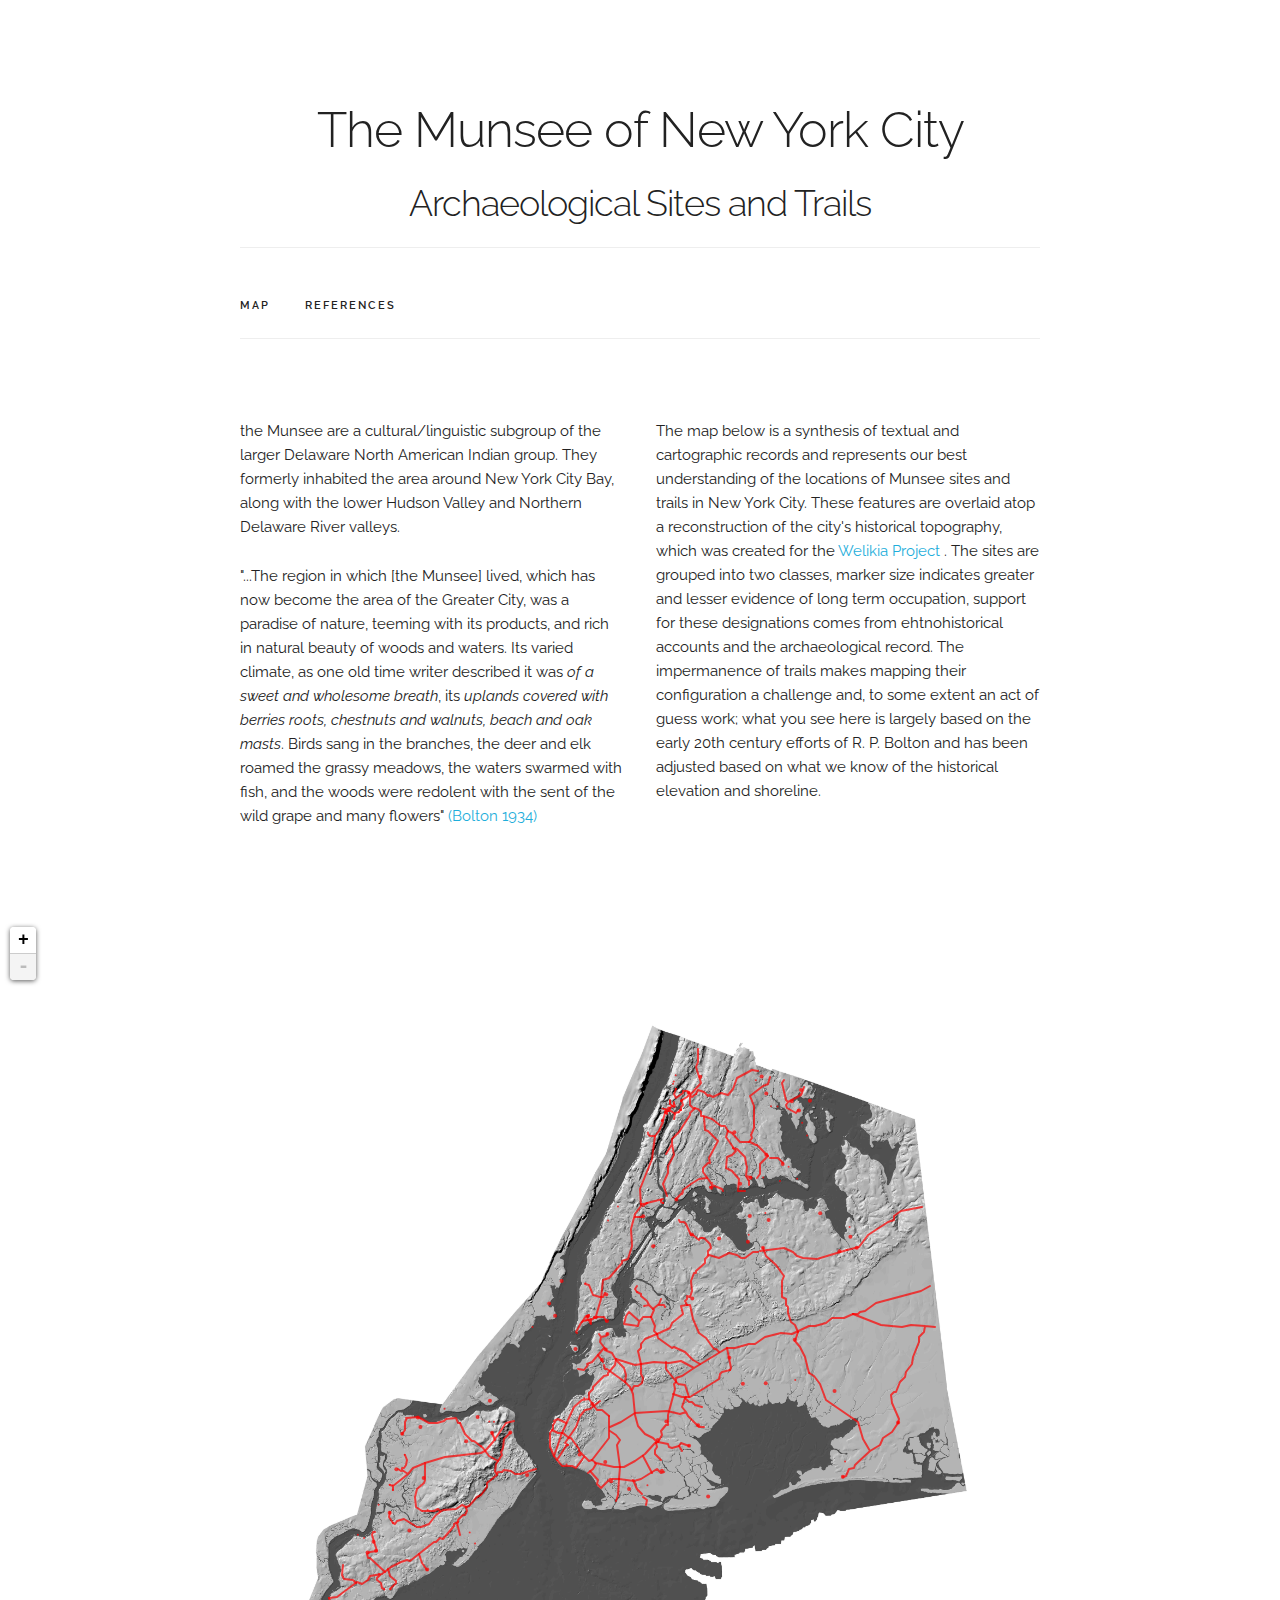
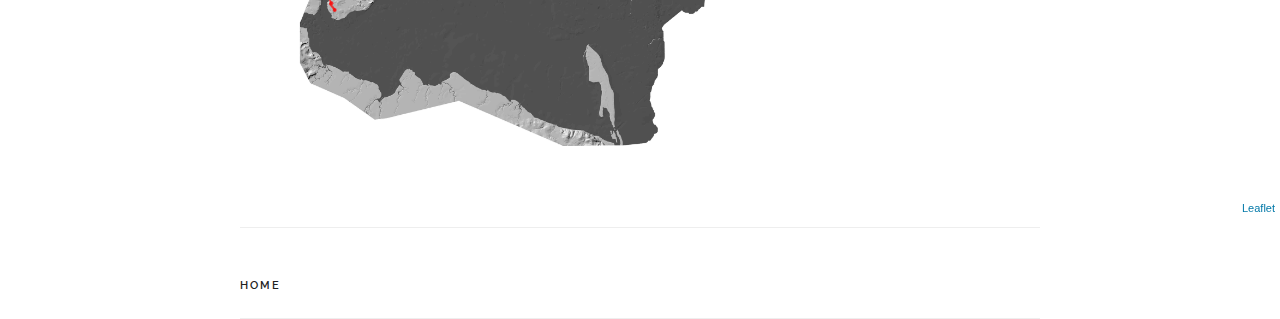
==== commit e0ce7b33: "Update index.html" ====
--- a/index.html
+++ b/index.html
@@ -52,10 +52,9 @@
     </div>
   </div>
 <!--       <div class="u-full-width" id="map"></div> -->
-    
-    <div class="container">
-      <div class="leaflet-container" id="map" style="margin-top: 5%"></div>
-    </div>
+
+    <div class="leaflet-container" id="map" style="margin-top: 5%"></div>
+
     
     <div class="container">
       <nav class="navbar" style="margin-top: 10px">
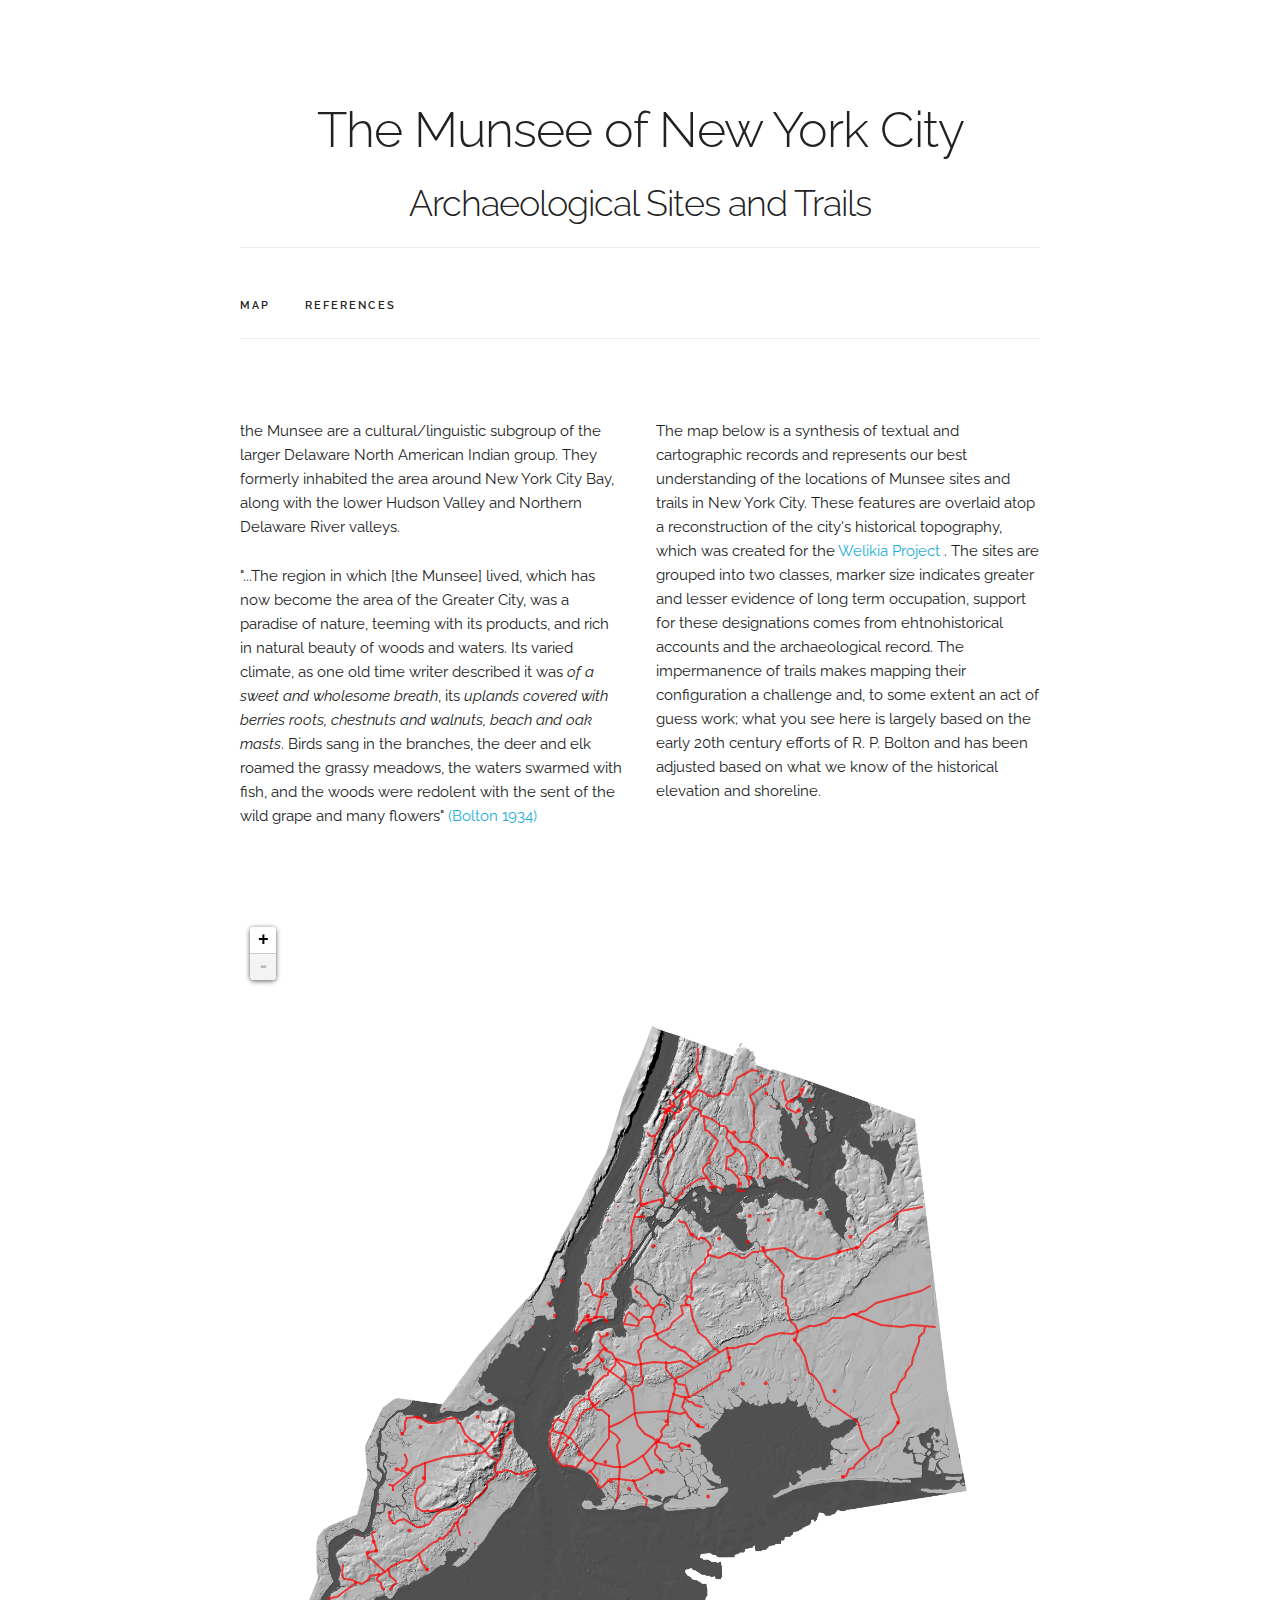
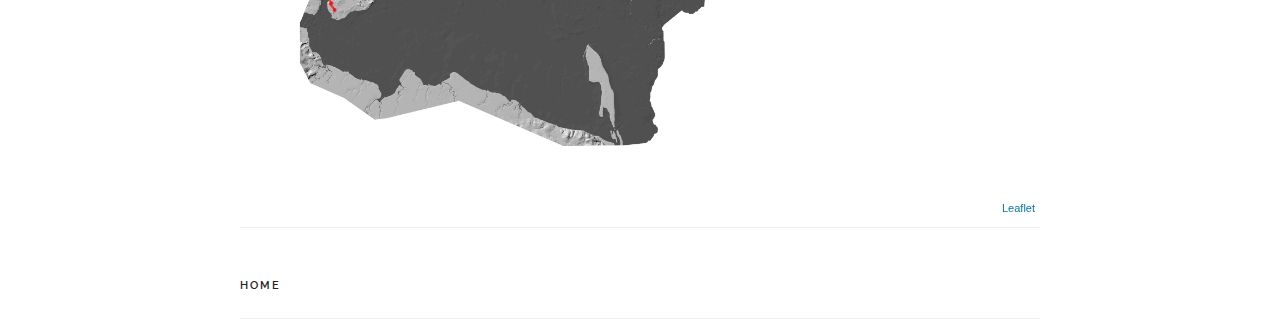
==== commit 38537341: "Update index.html" ====
--- a/index.html
+++ b/index.html
@@ -53,7 +53,7 @@
   </div>
 <!--       <div class="u-full-width" id="map"></div> -->
 
-    <div class="leaflet-container" id="map" style="margin-top: 5%"></div>
+    <div class="leaflet-container container" id="map" style="margin-top: 5%"></div>
 
     
     <div class="container">
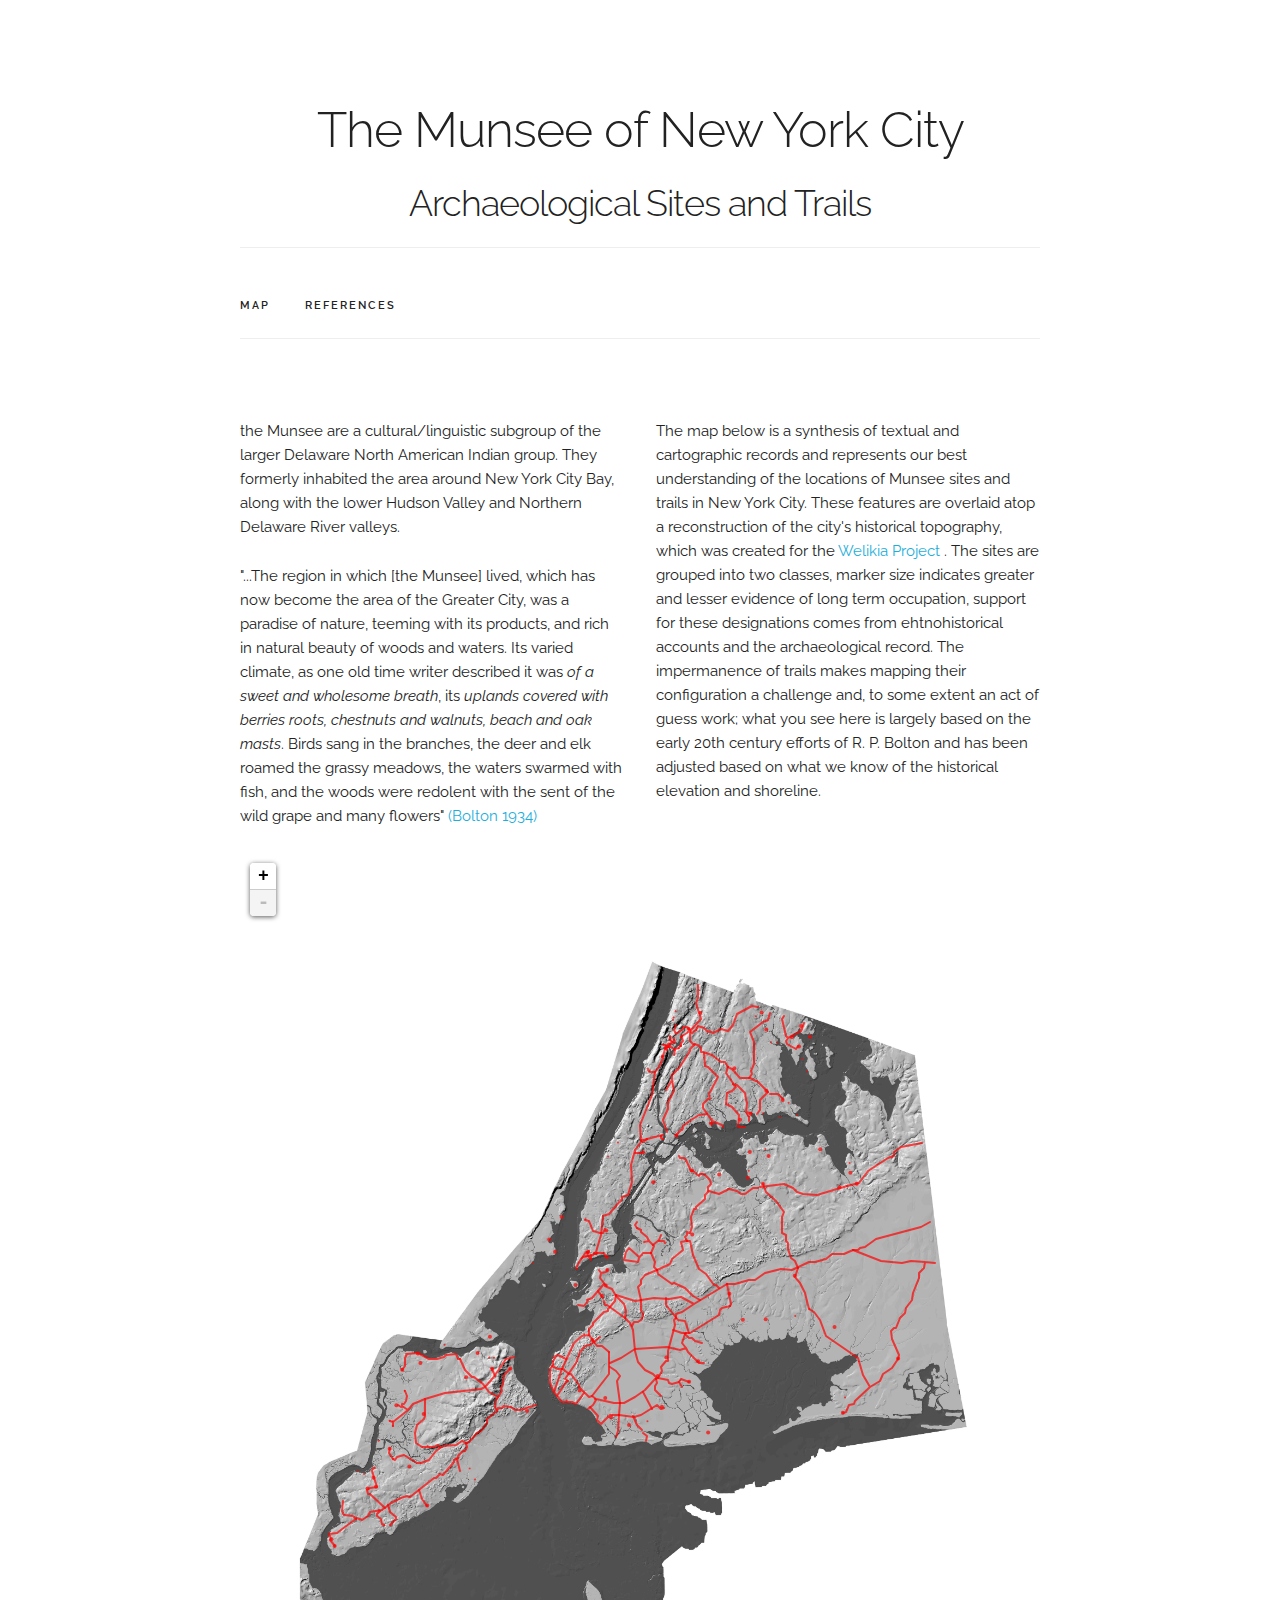
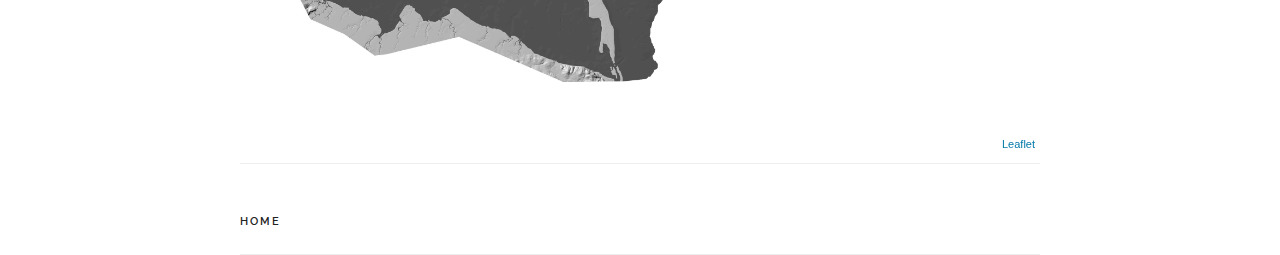
==== commit 75ef62cc: "Update index.html" ====
--- a/index.html
+++ b/index.html
@@ -53,7 +53,7 @@
   </div>
 <!--       <div class="u-full-width" id="map"></div> -->
 
-    <div class="leaflet-container container" id="map" style="margin-top: 5%"></div>
+    <div class="leaflet-container container" id="map" style="margin-top: 5% max-width: 80%"></div>
 
     
     <div class="container">
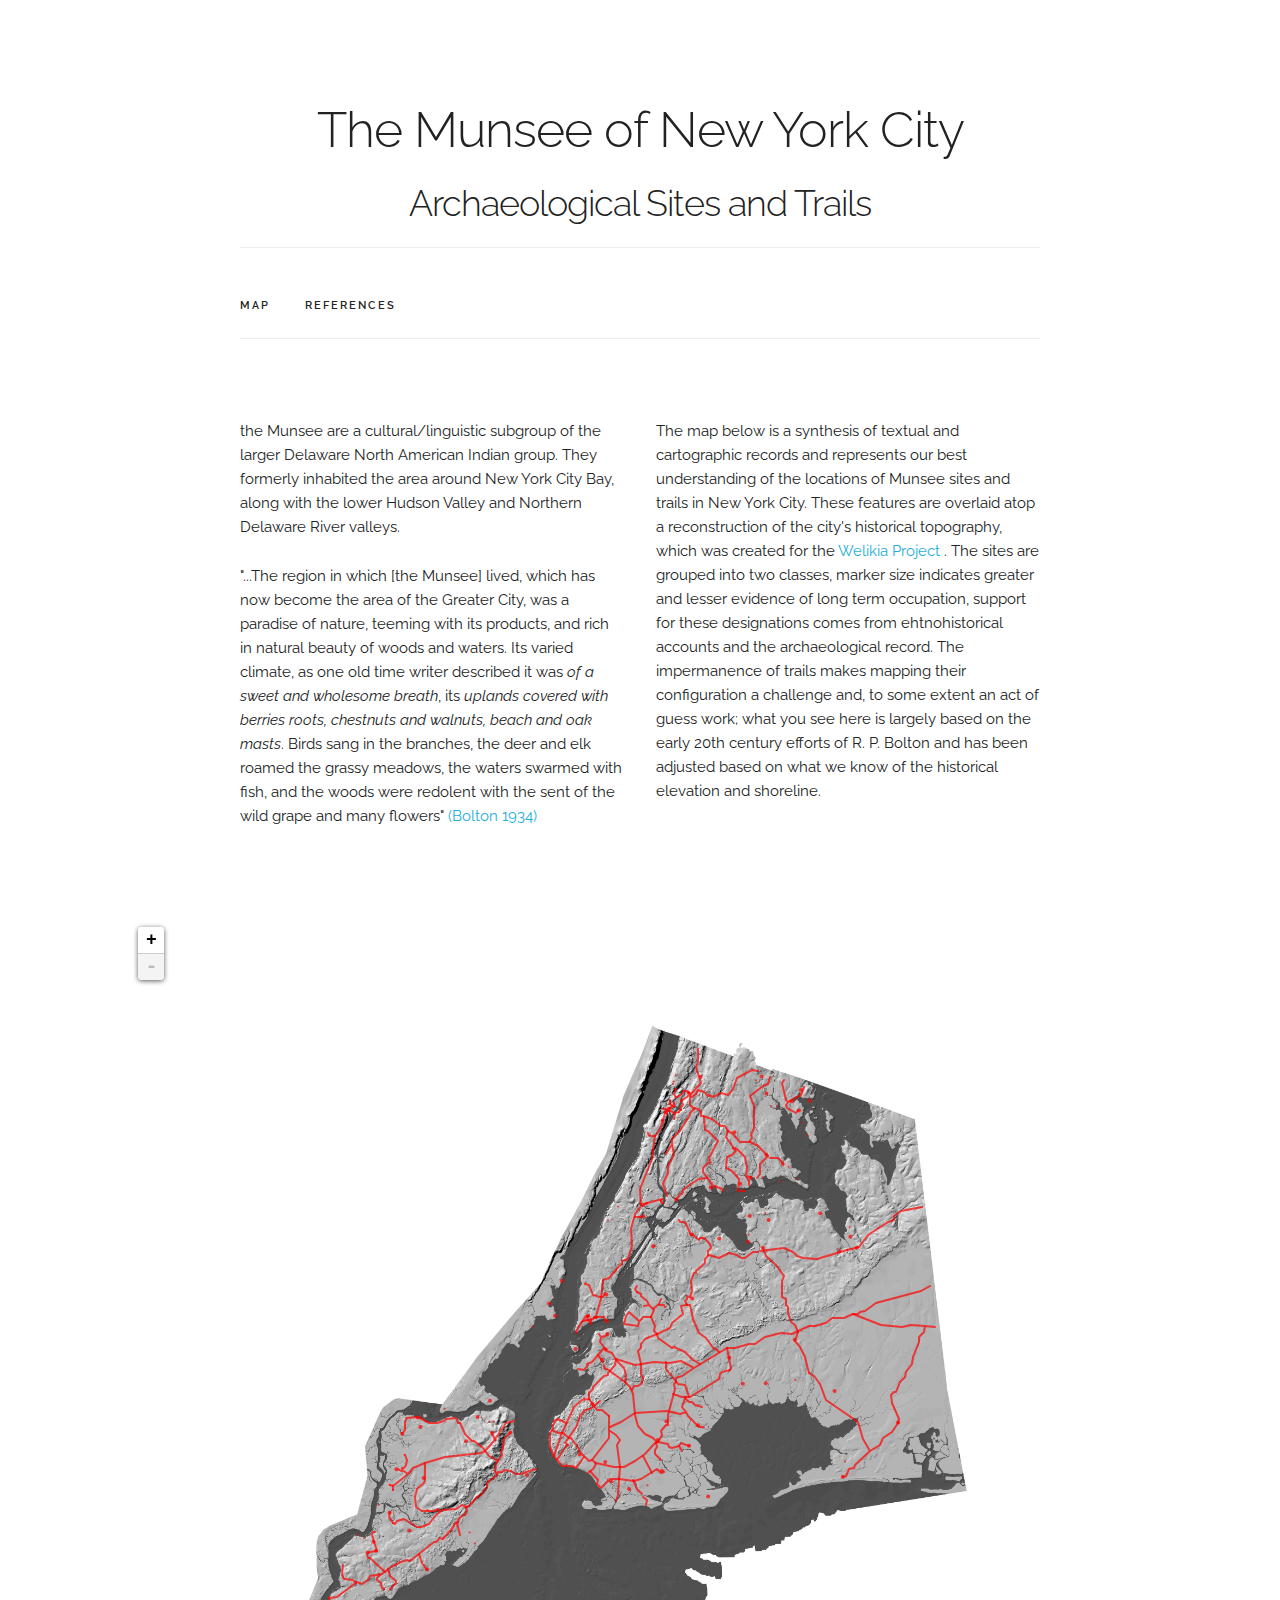
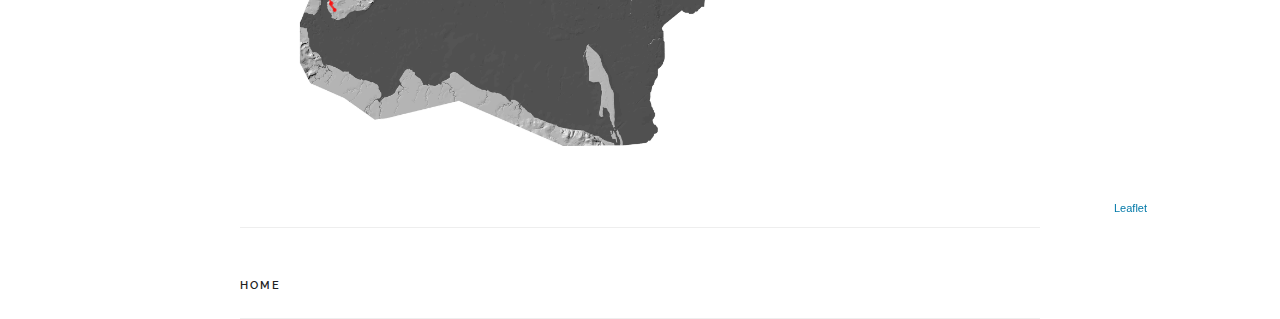
==== commit 5be695de: "Update index.html" ====
--- a/index.html
+++ b/index.html
@@ -53,7 +53,7 @@
   </div>
 <!--       <div class="u-full-width" id="map"></div> -->
 
-    <div class="leaflet-container container" id="map" style="margin-top: 5% max-width: 80%"></div>
+    <div class="leaflet-container container" id="map" style="margin-top: 5%; max-width: 80%"></div>
 
     
     <div class="container">
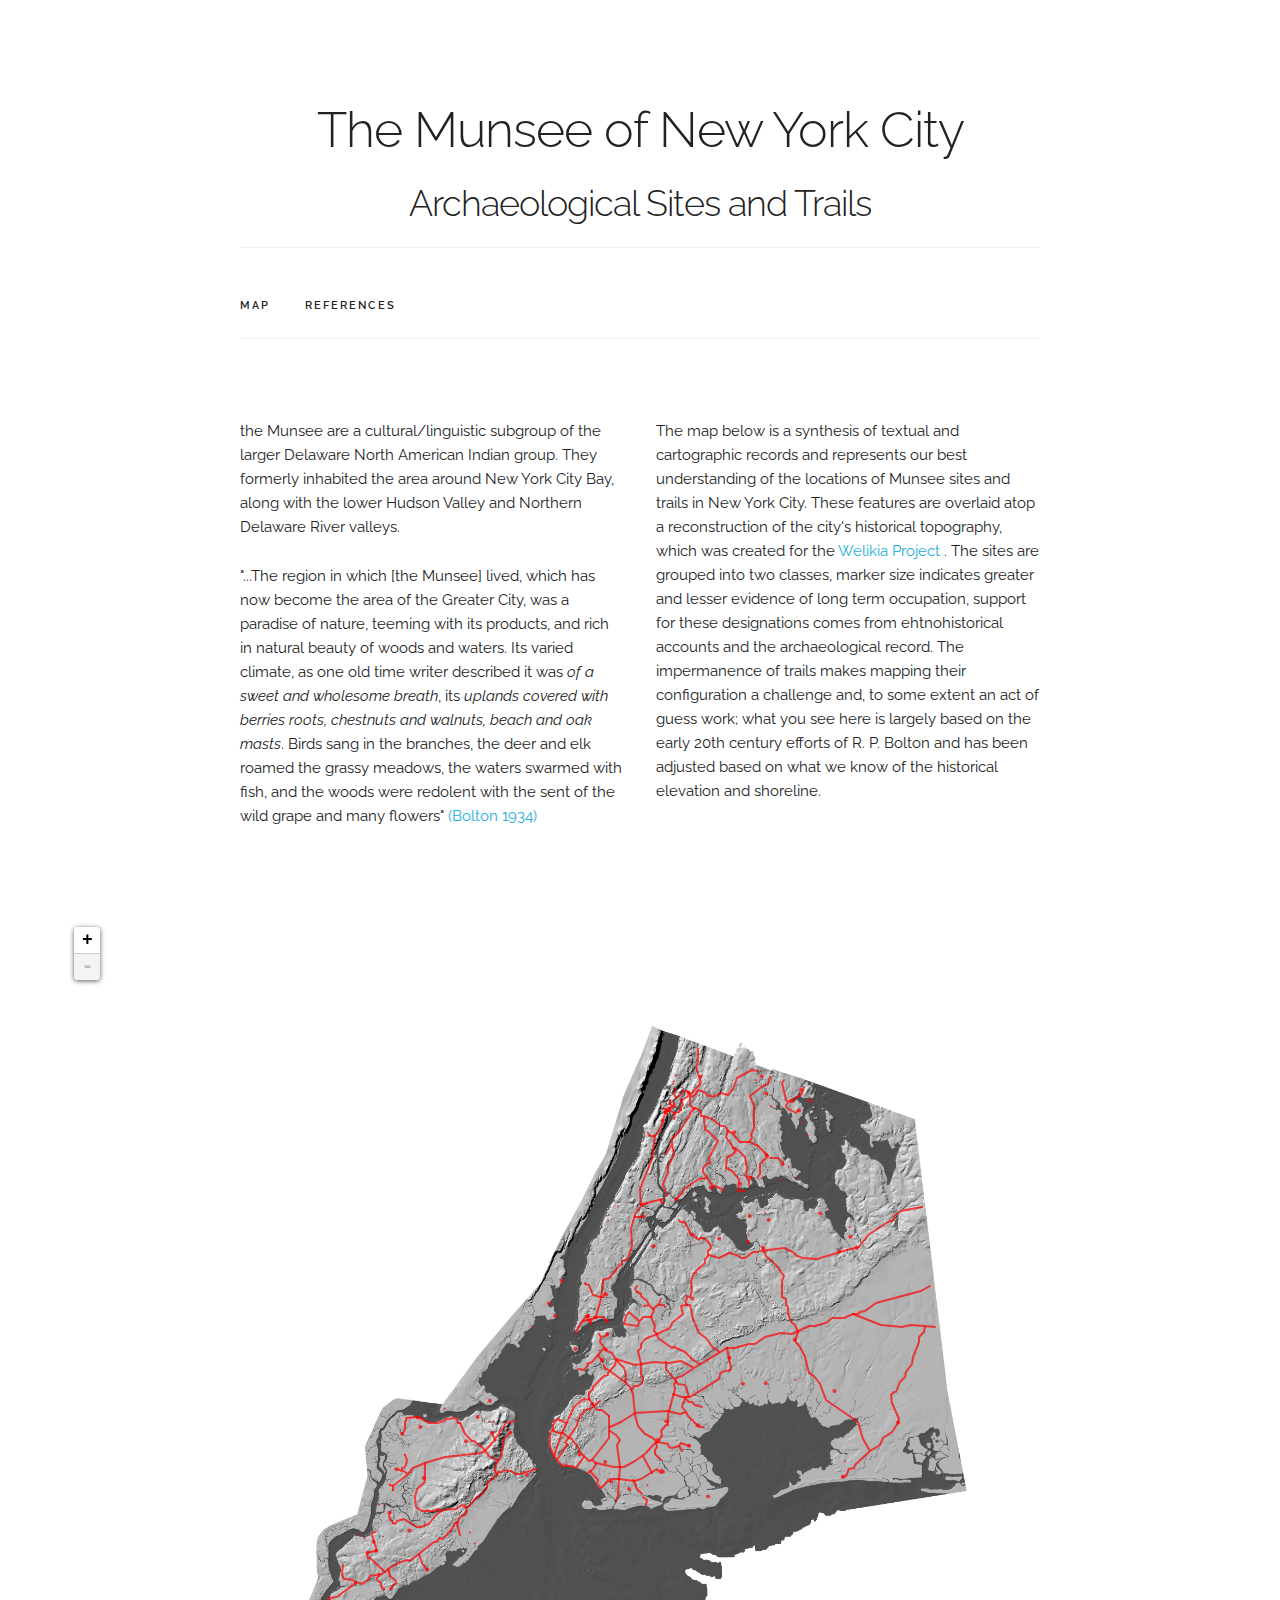
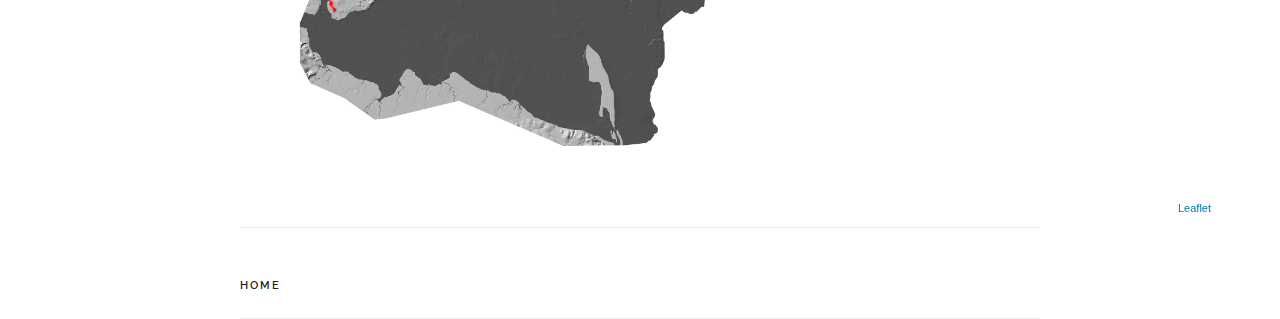
==== commit 5023b13f: "Update index.html" ====
--- a/index.html
+++ b/index.html
@@ -53,7 +53,7 @@
   </div>
 <!--       <div class="u-full-width" id="map"></div> -->
 
-    <div class="leaflet-container container" id="map" style="margin-top: 5%; max-width: 80%"></div>
+    <div class="leaflet-container container" id="map" style="margin-top: 5%; max-width: 90%"></div>
 
     
     <div class="container">
